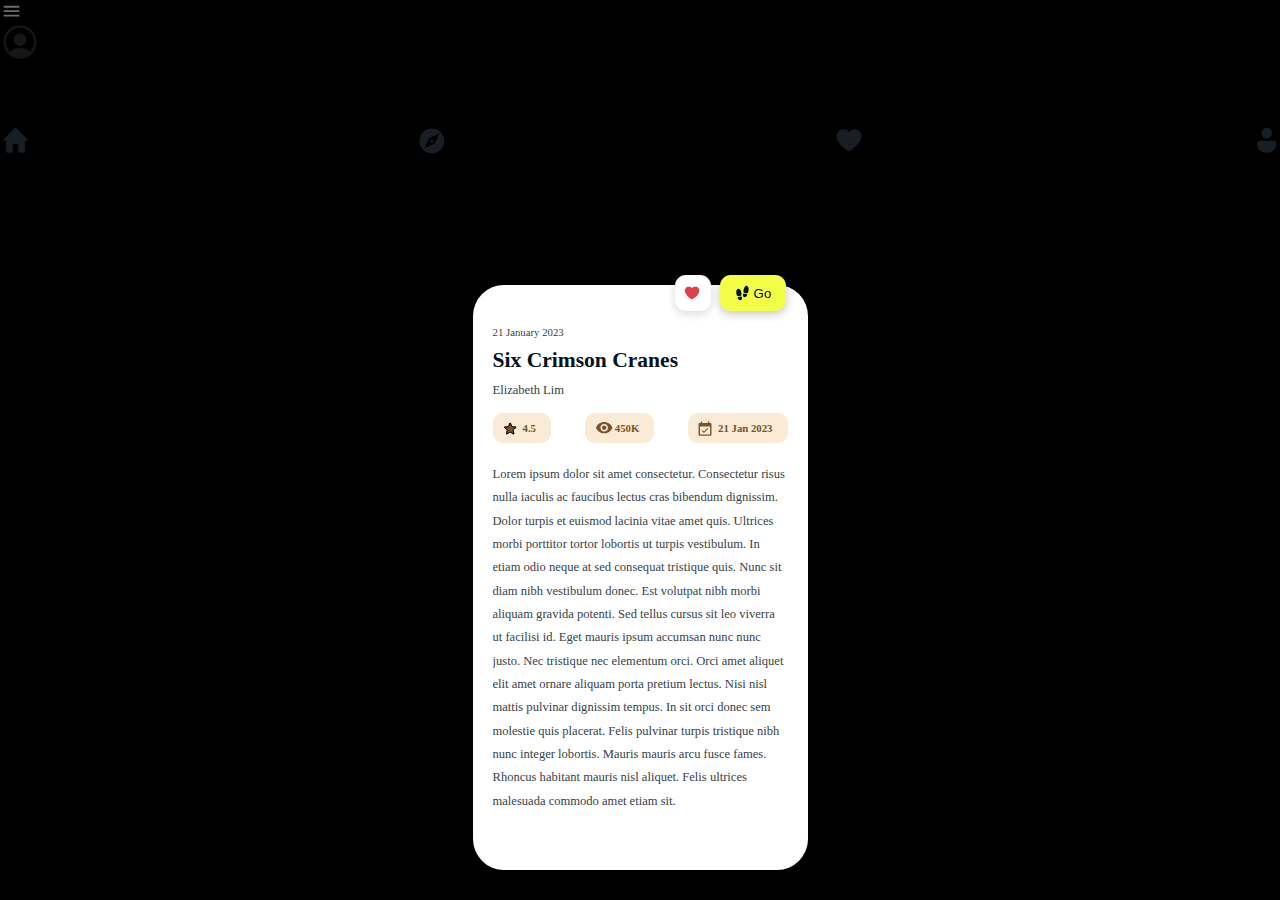
==== pages/index.html @ f6fc48b0 "added files" ====
<!DOCTYPE html>
<html lang="en">
<head>
    <meta charset="UTF-8">
    <meta name="viewport" content="width=device-width, initial-scale=1.0">
    <title>Library Book</title>
    <link rel="stylesheet" href="../css/style.css">
    <link rel="stylesheet" href="../css/responceMobile.css">
</head>
<body>
    <div class="modalOverlay">
        <div class="modal">
            <div class="btnModal">
                <button class="likeModal"></button>
                <button class="reading">Go</button>
            </div>
            <p class="data">21 January 2023</p>
            <h2 class="bookName">Six Crimson Cranes</h2>
            <p class="bookAuthor">Elizabeth Lim</p>
            <div class="raitingContainer">
                <div class="raitingBook raiting">4.5</div>
                <div class="raitingBook looks">450K</div>
                <div class="raitingBook dateRaiting">21 Jan 2023</div>
            </div>
            <div class="bookDescription">Lorem ipsum dolor sit amet consectetur. Consectetur risus nulla iaculis ac faucibus lectus cras bibendum dignissim. Dolor turpis et euismod lacinia vitae amet quis. Ultrices morbi porttitor tortor lobortis ut turpis vestibulum. In etiam odio neque at sed consequat tristique quis. Nunc sit diam nibh vestibulum donec. Est volutpat nibh morbi aliquam gravida potenti.
                Sed tellus cursus sit leo viverra ut facilisi id. Eget mauris ipsum accumsan nunc nunc justo. Nec tristique nec elementum orci. Orci amet aliquet elit amet ornare aliquam porta pretium lectus. Nisi nisl mattis pulvinar dignissim tempus. In sit orci donec sem molestie quis placerat. Felis pulvinar turpis tristique nibh nunc integer lobortis. Mauris mauris arcu fusce fames. Rhoncus habitant mauris nisl aliquet.
                Felis ultrices malesuada commodo amet etiam sit.</div>
        </div>
    </div>

    <div class="wrapper">
        <header class="header">
            <div class="burger-icon"></div>
            <div class="profile-photo"><img src="../img/avatarIcon.svg" alt="#"></div>
        </header>
        
        <nav class="navBook"></nav>
    
        <section class="bookContainer"></section>
    
        <footer class="footer">
            <nav class="navLinks">
                <div class="navHome navItem"></div>
                <div class="navCompas navItem"></div>
                <div class="navLike navItem"></div>
                <div class="navUser navItem"></div>
            </nav>
        </footer>
    </div>


    <script type="module" src="../JS/main.JS"></script>
    <script type="module" src="../JS/constants.js"></script>
</body>
</html>
---- css/style.css ----
*{
    box-sizing: border-box;
    margin: 0;
}

body{
    background-color: black;
}


.wrapper {
    margin: auto;
    display: flex;
    flex-direction: column;
    gap: 20px;
    overflow: hidden;
}
.header {
    
}
.burger-icon {
    background-image: url(../img/burgerIcon.svg);
    width: 22px;
    height: 22px;
    background-repeat: no-repeat;
    background-size: cover;
}
.profile-photo img {
    width: 40px;
    height: 40px;
}
.search {
}
.searchBook {
}
.loop-icon {
}
.searchText {
    width: 100%;
}
.navBook {
}
.bookContainer {
}
.footer {
}
.navLinks {
    display: flex;
    justify-content: space-between;
    align-items: center;
    width: 100%;

}
.navHome {
    background-image: url(../img/homeIcon.svg);
}
.navCompas {
    background-image: url(../img/NavIcon.svg);
}
.navLike {
    background-image: url(../img/likeIcon.svg);
}
.navUser {
    background-image: url(../img/UserIcon.svg);
}

.navItem{
    width: 29px;
    height: 29px;
    background-repeat: no-repeat;
    display: block;
    background-size: cover;
}

.bookContainer {
    position: relative;
}
.bookCard {
   position: absolute;
   transition: 1s;
   left: 0;
}

.swipeLeft {
    left: -1000px;
}
.cardInfo {
  
}
.cardName {
}
.cardAutor {
}
.cardAction {
    display: flex;
    width: 100%;
    justify-content: center;
    gap: 38px;
    padding-top: 18px;
    
}
.closeButton {
    background-image: url(../img/closeCard.svg);
}
.enterButton {
    background-image: url(../img/enterCard.svg);  
}
.likeButton {
    background-image: url(../img/likeCard.svg);
}

.buttonsCard{
    width: 50px;
    height: 50px;
    background-position: center;
    display: block;
    background-size: 21px;
    background-repeat: no-repeat;
    border-radius: 13px;
    border: none;
}

.swipeRight{
    left: 1000px;
}

.modalOverlay {
    background-color: rgba(0, 0, 0, 0.507);
    position: fixed;
    top: 0;
    left: 0;
    right: 0;
    bottom: 0;
    z-index: 99999;
    display: flex;
    justify-content: center;
    align-items: flex-end;
}
.modal {
    margin-bottom: 30px;
    background-color: white;
    width: 335px;
    height: 65vh;
    border-radius: 31px;
    padding: 41px 13px;
    padding-left: 20px;
    padding-right: 20px;
    position: relative;
}

.btnModal{
    position: absolute;
    top: -10px;
    right: 22px;
    display: flex;
    align-items: center;
    gap: 9px;
}
.likeModal {
    background-image: url(../img/heartBtnModal.svg);
    width: 36px;
    height: 36px;
    background-repeat: no-repeat;
    background-position: center;
    border-radius: 10.778px;
    background-color: #FFF;
    box-shadow: 0px 2.694px 9.879px 0px rgba(0, 0, 0, 0.15);
    border: none;

    
}
.reading {
    background-image: url(../img/footstepsBtnModal.svg);
    border-radius: 10.778px;
    background-color: #F3FF47;
    box-shadow: 0px 2.694px 9.879px 0px rgba(0, 0, 0, 0.24);
    width: 66px;
    height: 36px;
    background-repeat: no-repeat;
    border: none;
    background-position-y: center;
    background-position-x: 13px;
    padding-left: 26px;

    
}
.data {
    color: #354249;
    font-family: Inter;
    font-size: 10.778px;
    font-style: normal;
    font-weight: 500;
    line-height: normal;
}
.bookName {
    color: #02131B;
    font-family: Inter;
    font-size: 21.555px;
    font-style: normal;
    font-weight: 700;
    line-height: normal;
    margin-top: 10px;
}
.bookAuthor {
    color: #354249;
    font-family: Inter;
    font-size: 12.574px;
    font-style: normal;
    font-weight: 500;
    line-height: normal;
    margin-top: 10px;
    margin-bottom: 15px;
}
.raitingContainer {
    justify-content: space-between;
    align-items: center;
    display: flex;
    gap: 18px;
    margin-bottom: 20px;
    
    
}
.raitingBook {
    background-color: antiquewhite;
    border-radius: 10px;
    display: flex;
    align-items: center;
    padding-left: 30px;
    padding-right: 15px;
    border: none;
    height: 30px;
    background-repeat: no-repeat;
    background-position-y: center;
    background-position-x: 10px;
    color: #79532A;
    font-family: Inter;
    font-size: 10.778px;
    font-style: normal;
    font-weight: 600;
    line-height: normal;
    
    
}
.raiting {
    background-image: url(../img/RatingModal.svg);
    
   
}
.looks {
    background-image: url(../img/looksModal.svg);

}
.dateRaiting {
    background-image: url(../img/DateModal.svg);
    
}
.bookDescription {
    color: #354249;
    font-family: Inter;
    font-size: 12.574px;
    font-style: normal;
    font-weight: 400;
    line-height: 23.351px; /* 185.714% */
    height: calc(65vh - 200px);
    overflow-y: scroll;
    
}
---- css/responceMobile.css ----
@media (max-width: 500px) {
    .wrapper {
        width: 100%;
        padding: 20px 15px;
        background: linear-gradient(180deg, #A48559 -20.31%, #02131B 100%);
        height: 100vh;
        gap: 20px;
    }
    .header {
        display: flex;
        justify-content: space-between;
        height: 40px;
    }
    .burger-icon {
    }
    .profile-photo {
    }
    .search {
        height: 40px;
        backdrop-filter: blur(22.5px);
        position: relative;
        border-radius: 10.778px;
        overflow: hidden;
        
        
    }
    .searchBook {
    }
    .loop-icon {
    }
    .searchText {
        border-radius: 10.778px;
        background-color: rgba(255, 255, 255, 0.10);
        position: absolute;
        left: 0;right: 0;bottom: 0;top: 0;
    }
    .navBook {
        height: 36px;
    }
    .bookContainer {
        /* height: calc(100vh - 230px); */
        border-radius: 16px;
        display: flex;
        /* align-items: center; */
        justify-content: center;
        
    }
    .bookCard{
        padding: 9px 9px 15px 9px;
        background-color: white;
        border-radius: 31px;
        width: 100%;
        max-width: 337px;
       
    }
    .cardInfo{
        background-size: cover;
        border-radius: 31px;
        width: 100%;
        height: calc(100vh - 306px);
        max-height: 440px;
        background-position: bottom;
        background-repeat: no-repeat;
        display: flex;
        flex-direction: column;
        justify-content: flex-end;
        padding: 21px;
        color: aliceblue;
        gap: 9px;
        overflow: hidden;
    }
    .footer {
        position: fixed;
        bottom: 0; left: 0; right: 0;
        height: 75px;
        display: flex;
        justify-content: center;
        align-items: center;
        padding: 15px 45px;
    }
    .navLinks {
    }
}
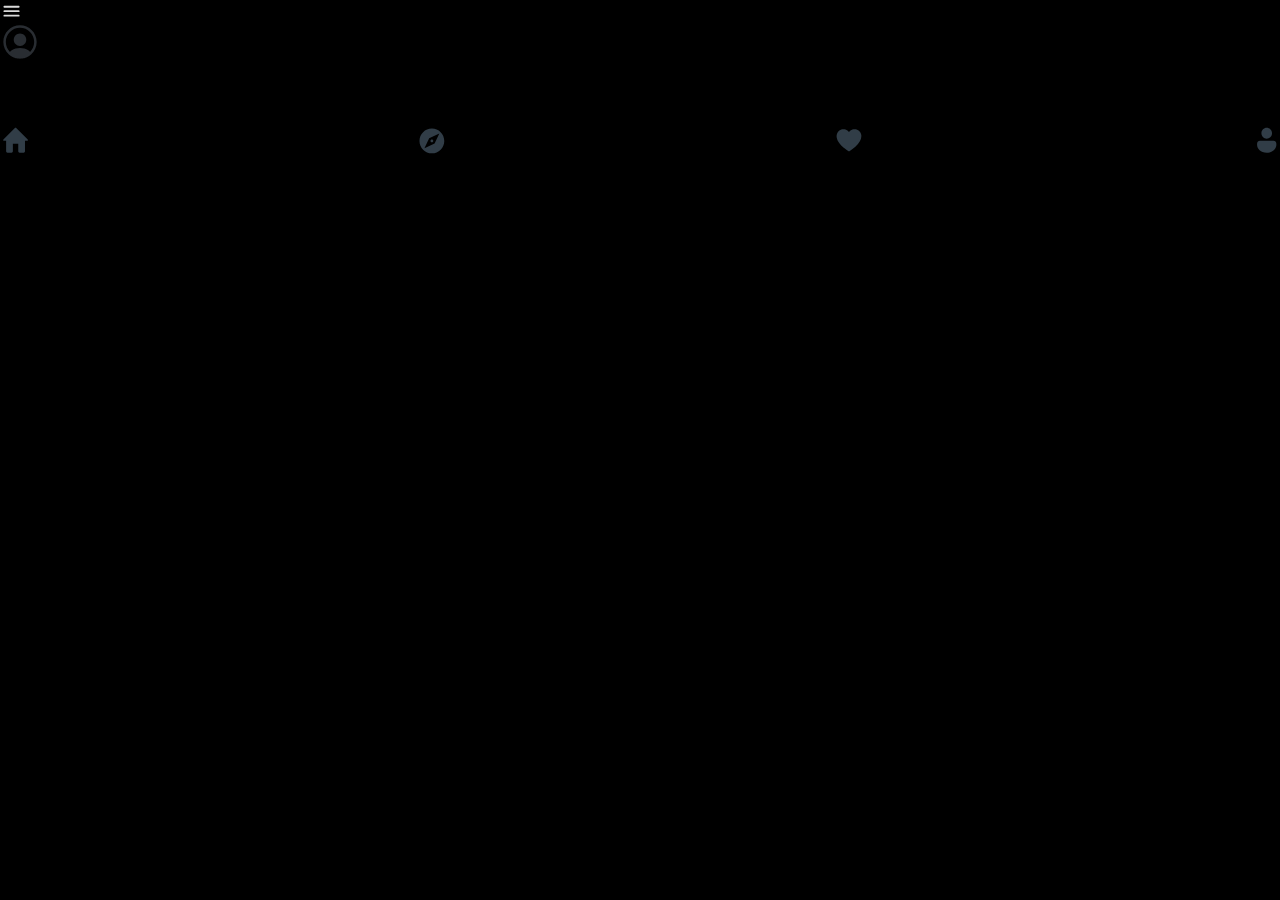
==== commit 64a3507e: "added functions modal window" ====
--- a/pages/index.html
+++ b/pages/index.html
@@ -8,7 +8,7 @@
     <link rel="stylesheet" href="../css/responceMobile.css">
 </head>
 <body>
-    <div class="modalOverlay">
+    <div class="modalOverlay none">
         <div class="modal">
             <div class="btnModal">
                 <button class="likeModal"></button>
--- a/css/style.css
+++ b/css/style.css
@@ -93,9 +93,9 @@
 }
 .cardAction {
     display: flex;
-    width: 100%;
-    justify-content: center;
-    gap: 38px;
+    max-width: 230px;
+    margin: auto;
+    justify-content: space-between;
     padding-top: 18px;
     
 }
@@ -135,6 +135,9 @@
     display: flex;
     justify-content: center;
     align-items: flex-end;
+    background-repeat: no-repeat;
+    background-size: cover;
+    background-position: center;
 }
 .modal {
     margin-bottom: 30px;
@@ -264,4 +267,8 @@
     height: calc(65vh - 200px);
     overflow-y: scroll;
     
+}
+
+.none {
+    display: none;
 }--- a/css/responceMobile.css
+++ b/css/responceMobile.css
@@ -1,7 +1,7 @@
 @media (max-width: 500px) {
     .wrapper {
         width: 100%;
-        padding: 20px 15px;
+        padding: 10px 15px;
         background: linear-gradient(180deg, #A48559 -20.31%, #02131B 100%);
         height: 100vh;
         gap: 20px;
@@ -9,6 +9,7 @@
     .header {
         display: flex;
         justify-content: space-between;
+        align-items: center;
         height: 40px;
     }
     .burger-icon {
@@ -46,11 +47,11 @@
         
     }
     .bookCard{
-        padding: 9px 9px 15px 9px;
+        padding: 9px 5px 15px 5px;
         background-color: white;
         border-radius: 31px;
-        width: 100%;
-        max-width: 337px;
+        width: 90%;
+       
        
     }
     .cardInfo{
@@ -58,7 +59,7 @@
         border-radius: 31px;
         width: 100%;
         height: calc(100vh - 306px);
-        max-height: 440px;
+        max-height: 480px;
         background-position: bottom;
         background-repeat: no-repeat;
         display: flex;
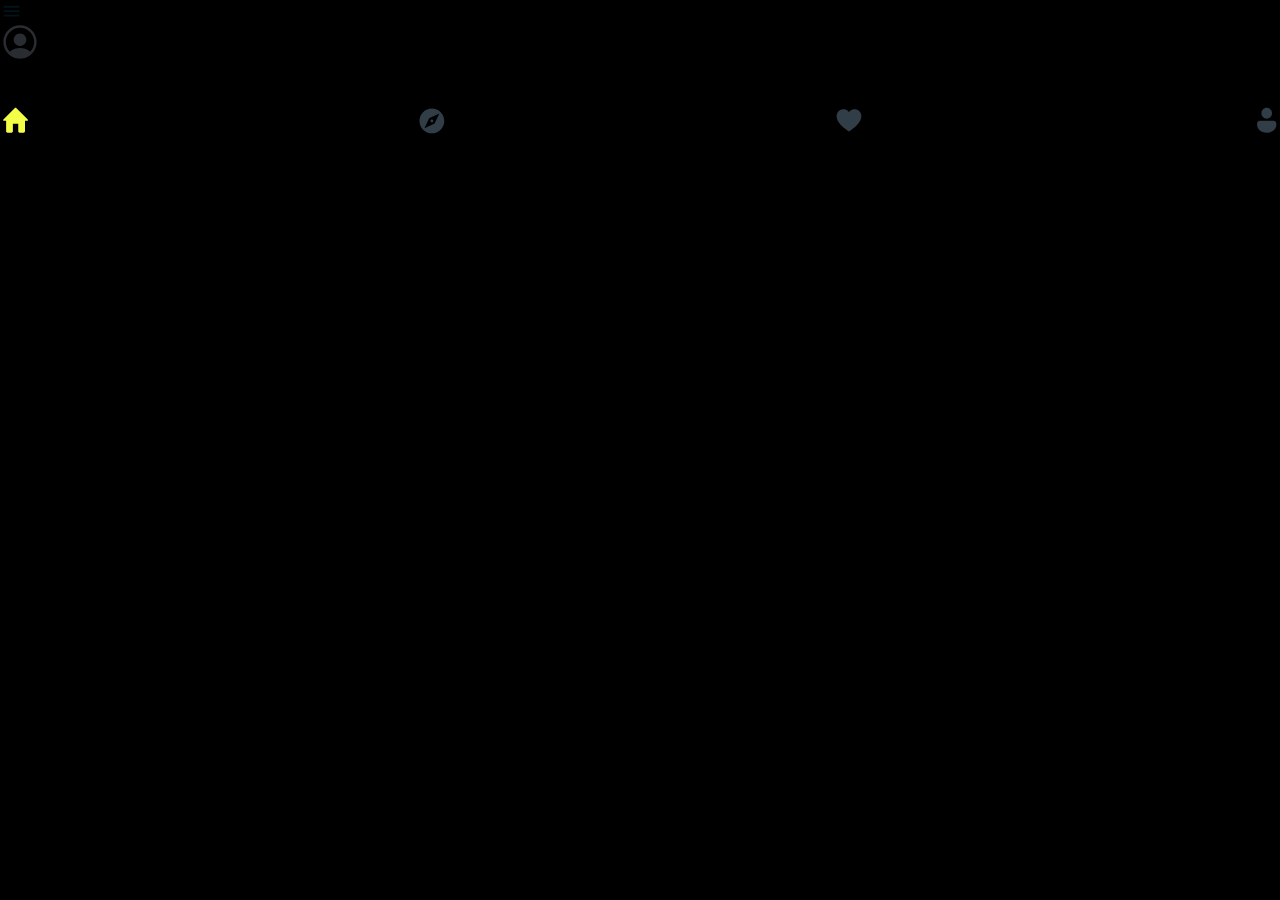
==== commit 61a1ecf3: "autorization" ====
--- a/pages/index.html
+++ b/pages/index.html
@@ -14,13 +14,12 @@
                 <button class="likeModal"></button>
                 <button class="reading">Go</button>
             </div>
-            <p class="data">21 January 2023</p>
             <h2 class="bookName">Six Crimson Cranes</h2>
             <p class="bookAuthor">Elizabeth Lim</p>
             <div class="raitingContainer">
                 <div class="raitingBook raiting">4.5</div>
                 <div class="raitingBook looks">450K</div>
-                <div class="raitingBook dateRaiting">21 Jan 2023</div>
+                <div class="raitingBook dataRaiting">21 Jan 2023</div>
             </div>
             <div class="bookDescription">Lorem ipsum dolor sit amet consectetur. Consectetur risus nulla iaculis ac faucibus lectus cras bibendum dignissim. Dolor turpis et euismod lacinia vitae amet quis. Ultrices morbi porttitor tortor lobortis ut turpis vestibulum. In etiam odio neque at sed consequat tristique quis. Nunc sit diam nibh vestibulum donec. Est volutpat nibh morbi aliquam gravida potenti.
                 Sed tellus cursus sit leo viverra ut facilisi id. Eget mauris ipsum accumsan nunc nunc justo. Nec tristique nec elementum orci. Orci amet aliquet elit amet ornare aliquam porta pretium lectus. Nisi nisl mattis pulvinar dignissim tempus. In sit orci donec sem molestie quis placerat. Felis pulvinar turpis tristique nibh nunc integer lobortis. Mauris mauris arcu fusce fames. Rhoncus habitant mauris nisl aliquet.
@@ -28,22 +27,22 @@
         </div>
     </div>
 
-    <div class="wrapper">
+    <div class="wrapper likeBook_bg">
         <header class="header">
+            <div class="blur_container"></div>
             <div class="burger-icon"></div>
             <div class="profile-photo"><img src="../img/avatarIcon.svg" alt="#"></div>
         </header>
-        
-        <nav class="navBook"></nav>
     
         <section class="bookContainer"></section>
     
         <footer class="footer">
+            <div class="blur_container"></div>
             <nav class="navLinks">
-                <div class="navHome navItem"></div>
-                <div class="navCompas navItem"></div>
-                <div class="navLike navItem"></div>
-                <div class="navUser navItem"></div>
+                <a href="#" class="activeNavHome navItem"></a>
+                <a href="./search_book.html" class="navCompas navItem"></a>
+                <a href="./saved_book.html" class="navLike navItem"></a>
+                <a href="./account.html" class="navUser navItem"></a>
             </nav>
         </footer>
     </div>
--- a/css/style.css
+++ b/css/style.css
@@ -14,6 +14,7 @@
     flex-direction: column;
     gap: 20px;
     overflow: hidden;
+    
 }
 .header {
     
@@ -62,6 +63,22 @@
 }
 .navUser {
     background-image: url(../img/UserIcon.svg);
+}
+
+.activeNavUser{
+    background-image: url(../img/UserIcon-active.svg);
+}
+
+.activeNavHome{
+    background-image: url(../img/homeIcon-active.svg);
+}
+
+.activeNavLike{
+    background-image: url(../img/likeIconActive.svg);
+}
+
+.activeNavCompas{
+    background-image: url(../img/NavIconActive.svg);
 }
 
 .navItem{
@@ -253,7 +270,7 @@
     background-image: url(../img/looksModal.svg);
 
 }
-.dateRaiting {
+.dataRaiting {
     background-image: url(../img/DateModal.svg);
     
 }
@@ -269,6 +286,106 @@
     
 }
 
+.regWindow{
+    height: 300px;
+}
+
+
+
 .none {
     display: none;
-}+}
+
+
+.regWindow {
+    height: calc(100vh - 225px);
+    position: relative;
+    margin-top: 100px;
+    padding: 20px;
+    display: flex;
+    flex-direction: column;
+    justify-content: center;
+    gap: 50px;
+
+}
+.registratedUser {
+    position: relative;
+    z-index: 3;
+    display: flex;
+    justify-content: space-between;
+}
+.registratedUserLink {
+    font-size: 22px;
+    border: 2px solid black;
+    border-radius: 8px;
+    background-color: #dfe494;
+    color: #02131B;
+    padding: 8px 16px;
+    text-decoration: none;
+   
+}
+.dataUser {
+    position: relative;
+    z-index: 3;
+    margin-top: 20px;
+}
+.userAvatar {
+    background-image: url(../img/avatarIcon.svg);
+    width: 125px;
+    height: 125px;
+    background-size: cover;
+    margin: auto;
+    margin-bottom: 50px;
+    border: #02131B solid 0.5px;
+    border-radius: 10px;
+
+}
+.UserName {
+    color: #f6f1c3;
+    font-size: 24px;
+}
+.UserMail {
+    margin: 30px 0;
+    color: #f6f1c3;
+    font-size: 24px;
+}
+.editBtn {
+    height: 40px;
+    
+}
+.modalOverlay-auth{
+    align-items: center;
+
+}
+
+.modalOverlay-auth .modal{
+    height: 300px;
+    
+}
+
+.modal_title {
+    text-align: center;
+    margin-bottom: 30px;
+    font-size: 35px;
+    
+}
+.modalform {
+    display: flex;
+    gap: 20px;
+    flex-direction: column;
+
+}
+.modalform_input {
+    font-size: 20px;
+}
+.modalform_submit {
+    font-size: 20px;
+    padding: 10px 0;
+}
+.modalOverlay-registry {
+    align-items: center;
+}
+
+.modalOverlay-registry .modal {
+    height: 350px;
+}
--- a/css/responceMobile.css
+++ b/css/responceMobile.css
@@ -2,7 +2,7 @@
     .wrapper {
         width: 100%;
         padding: 10px 15px;
-        background: linear-gradient(180deg, #A48559 -20.31%, #02131B 100%);
+        background-image: url(../img/);
         height: 100vh;
         gap: 20px;
     }
@@ -11,20 +11,33 @@
         justify-content: space-between;
         align-items: center;
         height: 40px;
+        position: absolute;
+        padding: 20px 15px;
+        top: 0;
+        left: 0;
+        right: 0;
+        
+        
+    }
+    .NameBookText{
+        position: absolute;
+        left: 0;
+        right: 0;
+        bottom: 0;
+        padding: 15px 10px;
     }
     .burger-icon {
+        z-index: 2;
+        height: 40px;
+        width: 40px;
     }
     .profile-photo {
-    }
-    .search {
+        z-index: 2;
         height: 40px;
-        backdrop-filter: blur(22.5px);
-        position: relative;
-        border-radius: 10.778px;
-        overflow: hidden;
-        
-        
-    }
+    }
+   
+        
+    
     .searchBook {
     }
     .loop-icon {
@@ -44,6 +57,7 @@
         display: flex;
         /* align-items: center; */
         justify-content: center;
+        margin-top: 60px;
         
     }
     .bookCard{
@@ -54,11 +68,19 @@
        
        
     }
+    .cardName{
+        position: relative;
+        z-index: 2;
+    }
+    .cardAutor{
+        position: relative;
+        z-index: 2;
+    }
     .cardInfo{
         background-size: cover;
         border-radius: 31px;
         width: 100%;
-        height: calc(100vh - 306px);
+        height: calc(100vh - 270px);
         max-height: 480px;
         background-position: bottom;
         background-repeat: no-repeat;
@@ -69,6 +91,7 @@
         color: aliceblue;
         gap: 9px;
         overflow: hidden;
+        position: relative;
     }
     .footer {
         position: fixed;
@@ -80,5 +103,133 @@
         padding: 15px 45px;
     }
     .navLinks {
-    }
+        position: relative;
+        z-index: 2;
+    }
+
+    .likeBook_bg{
+        background: none;
+        background-image: url(../img/likeBook_background.png);
+        background-size: cover;
+    }
+    .likedBook {
+        position: relative;
+        box-shadow: 0px 4px 4px 0px rgba(0, 0, 0, 0.25);
+        border-radius: 20.66px;
+        padding: 16px;
+        overflow: hidden;
+        width: 100%;
+        
+    }
+    .likeBook_author {
+        position: relative;
+        z-index: 2;
+        margin-bottom: 10px;
+        width: 70%;
+    }
+    .likeBook_name {
+        position: relative;
+        z-index: 2;
+        width: 70%;
+    }
+    .openBook {
+        position: relative;
+        z-index: 2;
+        background-image: url(../img/like_reading.png);
+        height: 35px;
+        background-size: 30px;
+        background-repeat: no-repeat;
+        background-position: center;
+        background-color: yellow;
+        border-radius: 10px;
+        background-repeat: no-repeat;
+        background-position: 10px;
+        padding-left: 55px;
+        width: 110px;
+
+    }
+    .deleteBook {
+        position: relative;
+        z-index: 2;
+        background-image: url(../img/delete_book.svg);
+        height: 35px;
+        display: block;
+        background-position: center;
+        border-radius: 10px;
+        background-size: 30px;
+        background-color: white;
+        background-repeat: no-repeat;
+        background-position: 10px;
+        padding-left: 45px;
+        width: 110px;
+    }
+    .buttons_book{
+       right: 16px;
+       top: 5px;
+       bottom: 5px;
+       display: flex;
+       flex-direction: column;
+       justify-content: space-between;
+        position: absolute;
+    }
+
+    .blur_container{
+        position: absolute;
+        box-sizing: border-box;
+        backdrop-filter: blur(10px);
+        background: rgba(5, 21, 29, 0.21);
+        top: 0;
+        left: 0;
+        right: 0;
+        bottom: 0;
+        z-index: 1;
+    }
+
+    .search {
+        margin-top: 70px;
+        height: 30px;
+        position: relative;
+        overflow: hidden;
+        display: flex;
+    }
+    
+    .search_inp {
+        width: 100%;
+    }
+    .search_btn {
+        
+    }
+    .search_container {
+        position: relative;
+        width: 100%;
+        height: calc(100vh - 225px);
+        border-radius: 10px;
+        padding: 15px;
+    }
+    .search_book {
+        width: 100%;
+        box-shadow: 4px 4px 4px;
+        border: solid 1px gray;
+    }
+
+    .searchBookTitle {
+        font-size: 18px;
+        margin-bottom: 10px;
+        
+    }
+    .searchBookAuthor {
+        font-size: 18px;
+    }
+
+    .search_books{
+        padding: 10px 15px;
+        position: relative;
+        z-index: 3;
+        display: flex;
+        flex-direction: column;
+        gap: 10px;
+        overflow-y: scroll;
+        height: calc(100vh - 255px);
+    }
+
 }